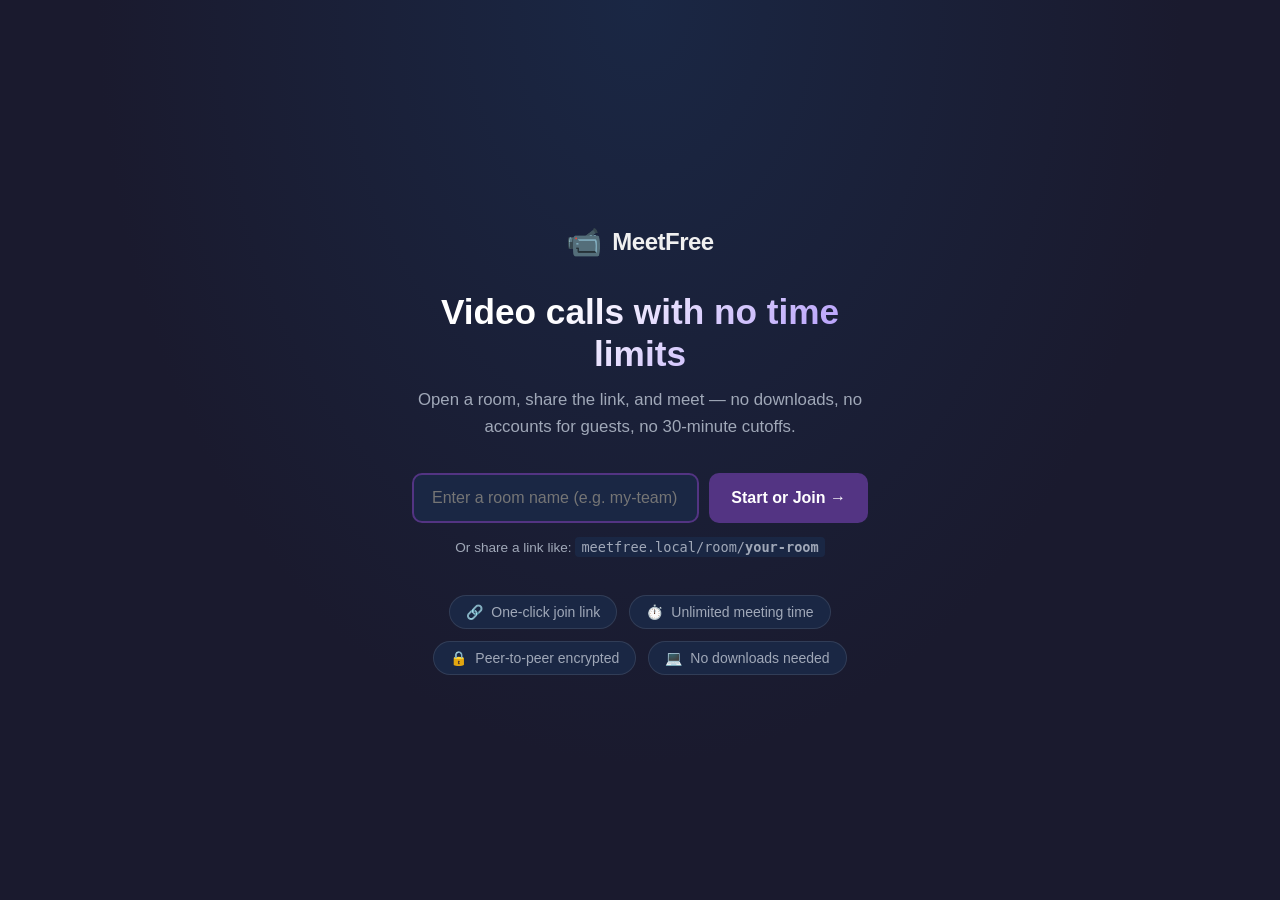
==== frontend/index.html @ 5be13f68 "init commit" ====
<!DOCTYPE html>
<html lang="en">
<head>
  <meta charset="UTF-8" />
  <meta name="viewport" content="width=device-width, initial-scale=1.0"/>
  <title>MeetFree — Unlimited Video Calls</title>
  <link rel="stylesheet" href="/frontend/style.css" />
</head>
<body class="landing-page">

  <div class="landing-container">
    <div class="logo">
      <span class="logo-icon">📹</span>
      <span class="logo-text">MeetFree</span>
    </div>

    <h1>Video calls with no time limits</h1>
    <p class="subtitle">
      Open a room, share the link, and meet — no downloads, no accounts for guests,
      no 30-minute cutoffs.
    </p>

    <div class="room-form">
      <input
        type="text"
        id="roomInput"
        placeholder="Enter a room name (e.g. my-team)"
        maxlength="50"
        autocomplete="off"
        spellcheck="false"
      />
      <button id="joinBtn" onclick="joinRoom()">Start or Join →</button>
    </div>

    <p class="hint">Or share a link like: <code>meetfree.local/room/<strong>your-room</strong></code></p>

    <div class="features">
      <div class="feature">
        <span>🔗</span>
        <span>One-click join link</span>
      </div>
      <div class="feature">
        <span>⏱️</span>
        <span>Unlimited meeting time</span>
      </div>
      <div class="feature">
        <span>🔒</span>
        <span>Peer-to-peer encrypted</span>
      </div>
      <div class="feature">
        <span>💻</span>
        <span>No downloads needed</span>
      </div>
    </div>
  </div>

  <script>
    // Auto-focus the input
    document.getElementById('roomInput').focus();

    // Allow pressing Enter to join
    document.getElementById('roomInput').addEventListener('keydown', e => {
      if (e.key === 'Enter') joinRoom();
    });

    function joinRoom() {
      const input = document.getElementById('roomInput').value.trim();
      if (!input) {
        document.getElementById('roomInput').classList.add('error');
        setTimeout(() => document.getElementById('roomInput').classList.remove('error'), 600);
        return;
      }
      // Slugify: lowercase, replace spaces with dashes, remove special chars
      const roomId = input.toLowerCase().replace(/\s+/g, '-').replace(/[^a-z0-9-]/g, '');
      window.location.href = `/room/${roomId}`;
    }
  </script>
</body>
</html>
---- frontend/style.css ----
*, *::before, *::after { box-sizing: border-box; margin: 0; padding: 0; }

:root {
  --bg:        #1a1a2e;
  --bg2:       #16213e;
  --surface:   #0f3460;
  --surface2:  #1a2744;
  --accent:    #e94560;
  --accent2:   #533483;
  --text:      #f0f0f0;
  --text-muted:#a0a8b8;
  --border:    rgba(255,255,255,0.1);
  --bar-h:     72px;
  --radius:    12px;
}

html, body { height: 100%; font-family: -apple-system, BlinkMacSystemFont, 'Segoe UI', sans-serif; }
body { background: var(--bg); color: var(--text); }


/* Shared */
.hidden { display: none !important; }

.logo { display: flex; align-items: center; gap: 10px; }
.logo-icon { font-size: 1.8rem; }
.logo-text { font-size: 1.5rem; font-weight: 700; color: var(--text); letter-spacing: -0.5px; }
.logo.small .logo-icon { font-size: 1.4rem; }
.logo.small .logo-text { font-size: 1.2rem; }


/* Landing Page */

.landing-page {
  display: flex; align-items: center; justify-content: center;
  min-height: 100vh;
  background: radial-gradient(ellipse at top, #1a2744 0%, #1a1a2e 60%);
}

.landing-container {
  text-align: center;
  padding: 2rem;
  max-width: 520px;
  width: 100%;
}

.landing-container .logo { justify-content: center; margin-bottom: 2rem; }

h1 {
  font-size: 2.2rem; font-weight: 800; line-height: 1.2;
  margin-bottom: 0.75rem;
  background: linear-gradient(135deg, #fff 30%, #a78bfa);
  -webkit-background-clip: text; -webkit-text-fill-color: transparent;
}

.subtitle { color: var(--text-muted); font-size: 1.05rem; margin-bottom: 2rem; line-height: 1.6; }

.room-form {
  display: flex; gap: 10px; margin-bottom: 1rem;
}

.room-form input {
  flex: 1; padding: 14px 18px; border-radius: 10px;
  border: 2px solid var(--border); background: var(--surface2);
  color: var(--text); font-size: 1rem; outline: none;
  transition: border-color 0.2s;
}
.room-form input:focus { border-color: var(--accent2); }
.room-form input.error { border-color: var(--accent); animation: shake 0.3s; }

.room-form button {
  padding: 14px 22px; border-radius: 10px; border: none;
  background: var(--accent2); color: #fff; font-size: 1rem; font-weight: 600;
  cursor: pointer; white-space: nowrap; transition: background 0.2s, transform 0.1s;
}
.room-form button:hover { background: #6a45a0; transform: translateY(-1px); }
.room-form button:active { transform: translateY(0); }

.hint { color: var(--text-muted); font-size: 0.85rem; margin-bottom: 2.5rem; }
.hint code { background: var(--surface2); padding: 2px 6px; border-radius: 4px; }

.features {
  display: flex; flex-wrap: wrap; justify-content: center; gap: 12px;
}

.feature {
  display: flex; align-items: center; gap: 8px;
  background: var(--surface2); border: 1px solid var(--border);
  padding: 8px 16px; border-radius: 100px;
  font-size: 0.875rem; color: var(--text-muted);
}


/* Pre-Call Modal */

.modal-overlay {
  position: fixed; inset: 0;
  background: rgba(10,10,20,0.85); backdrop-filter: blur(8px);
  display: flex; align-items: center; justify-content: center;
  z-index: 1000;
}

.modal {
  background: var(--bg2); border: 1px solid var(--border);
  border-radius: var(--radius); padding: 2rem;
  width: 100%; max-width: 420px;
  display: flex; flex-direction: column; align-items: center; gap: 1rem;
  box-shadow: 0 20px 60px rgba(0,0,0,0.5);
}

.modal h2 { font-size: 1.5rem; font-weight: 700; }
.room-label { color: var(--text-muted); font-size: 0.9rem; }
.room-label strong { color: var(--text); }

.preview-wrapper {
  position: relative; width: 100%; aspect-ratio: 16/9;
  border-radius: 10px; overflow: hidden; background: #000;
}

.preview-wrapper video {
  width: 100%; height: 100%; object-fit: cover;
  transform: scaleX(-1); /* mirror local preview */
  display: none;
}

.modal input[type="text"] {
  width: 100%; padding: 12px 16px; border-radius: 8px;
  border: 2px solid var(--border); background: var(--surface2);
  color: var(--text); font-size: 0.95rem; outline: none;
  transition: border-color 0.2s;
}
.modal input:focus { border-color: var(--accent2); }

.pre-controls { display: flex; gap: 12px; }

.join-btn {
  width: 100%; padding: 14px; border-radius: 10px; border: none;
  background: var(--accent2); color: #fff;
  font-size: 1rem; font-weight: 700; cursor: pointer;
  transition: background 0.2s, transform 0.1s;
}
.join-btn:hover { background: #6a45a0; transform: translateY(-1px); }


/* Room Layout */

.room-page { display: flex; flex-direction: column; height: 100vh; overflow: hidden; }

.room-container {
  display: flex; flex: 1; overflow: hidden;
  padding-bottom: var(--bar-h);
}

/* Video Grid */

.video-grid {
  flex: 1; display: grid; gap: 6px; padding: 6px;
  background: #0d0d1a; overflow: auto;
  align-content: start;
}

.video-grid.grid-1 { grid-template-columns: 1fr; }
.video-grid.grid-2 { grid-template-columns: 1fr 1fr; }
.video-grid.grid-4 { grid-template-columns: 1fr 1fr; }
.video-grid.grid-many { grid-template-columns: repeat(3, 1fr); }

.video-tile {
  position: relative; border-radius: 10px; overflow: hidden;
  background: #111120; aspect-ratio: 16/9;
  border: 2px solid transparent;
  transition: border-color 0.2s;
}

.video-tile:hover { border-color: var(--border); }

.video-tile video {
  width: 100%; height: 100%; object-fit: cover;
  display: block;
}

/* Mirror local video for natural selfie view */
#tile-local video { transform: scaleX(-1); }

.name-tag {
  position: absolute; bottom: 10px; left: 12px;
  background: rgba(0,0,0,0.65); backdrop-filter: blur(4px);
  padding: 3px 10px; border-radius: 100px;
  font-size: 0.78rem; font-weight: 600; color: #fff;
  pointer-events: none;
}


/* Video Placeholder (camera off) */

.video-placeholder {
  position: absolute; inset: 0;
  display: flex; flex-direction: column;
  align-items: center; justify-content: center; gap: 10px;
  background: var(--surface2);
  color: var(--text-muted); font-size: 0.9rem;
}
.video-placeholder span { font-size: 2.5rem; }


/* Chat Panel */

.chat-panel {
  width: 300px; min-width: 260px;
  background: var(--bg2); border-left: 1px solid var(--border);
  display: flex; flex-direction: column;
}

.chat-header {
  display: flex; justify-content: space-between; align-items: center;
  padding: 1rem; border-bottom: 1px solid var(--border);
  font-weight: 700;
}

.close-btn {
  background: none; border: none; color: var(--text-muted);
  cursor: pointer; font-size: 1rem; padding: 4px;
}

.chat-messages {
  flex: 1; overflow-y: auto; padding: 1rem;
  display: flex; flex-direction: column; gap: 8px;
}

.chat-msg { display: flex; flex-direction: column; gap: 2px; max-width: 90%; }
.chat-msg.self { align-self: flex-end; align-items: flex-end; }
.chat-msg.other { align-self: flex-start; }

.chat-sender { font-size: 0.72rem; color: var(--text-muted); padding: 0 6px; }

.chat-text {
  padding: 8px 12px; border-radius: 10px;
  font-size: 0.88rem; line-height: 1.4;
  word-break: break-word;
}
.self .chat-text { background: var(--accent2); color: #fff; }
.other .chat-text { background: var(--surface2); color: var(--text); }

.chat-input-row {
  display: flex; gap: 8px; padding: 12px;
  border-top: 1px solid var(--border);
}

.chat-input-row input {
  flex: 1; padding: 8px 12px; border-radius: 8px;
  border: 1px solid var(--border); background: var(--surface2);
  color: var(--text); font-size: 0.875rem; outline: none;
}
.chat-input-row button {
  padding: 8px 14px; border-radius: 8px; border: none;
  background: var(--accent2); color: #fff;
  font-size: 0.875rem; cursor: pointer;
}


/* Control Bar */

.control-bar {
  position: fixed; bottom: 0; left: 0; right: 0;
  height: var(--bar-h);
  background: rgba(15,15,30,0.95); backdrop-filter: blur(12px);
  border-top: 1px solid var(--border);
  display: flex; align-items: center; justify-content: space-between;
  padding: 0 24px; gap: 16px; z-index: 500;
}

.controls-left, .controls-right { display: flex; align-items: center; gap: 10px; flex: 1; }
.controls-right { justify-content: flex-end; }
.controls-center { display: flex; align-items: center; gap: 10px; }

.room-name-badge {
  font-size: 0.82rem; color: var(--text-muted);
  background: var(--surface2); padding: 5px 12px;
  border-radius: 100px; border: 1px solid var(--border);
  max-width: 140px; overflow: hidden; text-overflow: ellipsis; white-space: nowrap;
}

/* Control button */
.ctrl-btn {
  position: relative;
  width: 46px; height: 46px; border-radius: 50%; border: none;
  background: var(--surface2); color: var(--text);
  font-size: 1.1rem; cursor: pointer; display: flex;
  align-items: center; justify-content: center;
  transition: background 0.15s, transform 0.1s;
  border: 1px solid var(--border);
}
.ctrl-btn:hover { background: var(--surface); transform: scale(1.08); }
.ctrl-btn:active { transform: scale(0.96); }
.ctrl-btn.active { background: var(--surface); }
.ctrl-btn.muted { background: rgba(233,69,96,0.25); border-color: var(--accent); }
.ctrl-btn.danger { background: var(--accent); border-color: var(--accent); }
.ctrl-btn.danger:hover { background: #c43050; }

/* Unread badge on chat button */
.badge {
  position: absolute; top: -4px; right: -4px;
  background: var(--accent); color: #fff;
  font-size: 0.65rem; font-weight: 700;
  width: 18px; height: 18px; border-radius: 50%;
  display: flex; align-items: center; justify-content: center;
  border: 2px solid var(--bg);
}


/* Toast notification */

.toast {
  position: fixed; bottom: calc(var(--bar-h) + 16px); left: 50%;
  transform: translateX(-50%);
  background: rgba(30,30,50,0.95); border: 1px solid var(--border);
  backdrop-filter: blur(8px);
  padding: 10px 20px; border-radius: 100px;
  font-size: 0.9rem; color: var(--text);
  z-index: 9999; pointer-events: none;
  box-shadow: 0 8px 24px rgba(0,0,0,0.4);
  animation: fadeInUp 0.3s ease;
}

@keyframes fadeInUp {
  from { opacity: 0; transform: translateX(-50%) translateY(12px); }
  to   { opacity: 1; transform: translateX(-50%) translateY(0); }
}

@keyframes shake {
  0%, 100% { transform: translateX(0); }
  25% { transform: translateX(-6px); }
  75% { transform: translateX(6px); }
}


/* Scrollbar Styling */

::-webkit-scrollbar { width: 6px; }
::-webkit-scrollbar-track { background: transparent; }
::-webkit-scrollbar-thumb { background: var(--border); border-radius: 3px; }


/* Responsive */

@media (max-width: 600px) {
  .room-form { flex-direction: column; }
  .chat-panel { width: 100%; position: fixed; inset: 0; bottom: var(--bar-h); z-index: 400; }
  .video-grid.grid-many { grid-template-columns: 1fr 1fr; }
  .room-name-badge { display: none; }
}
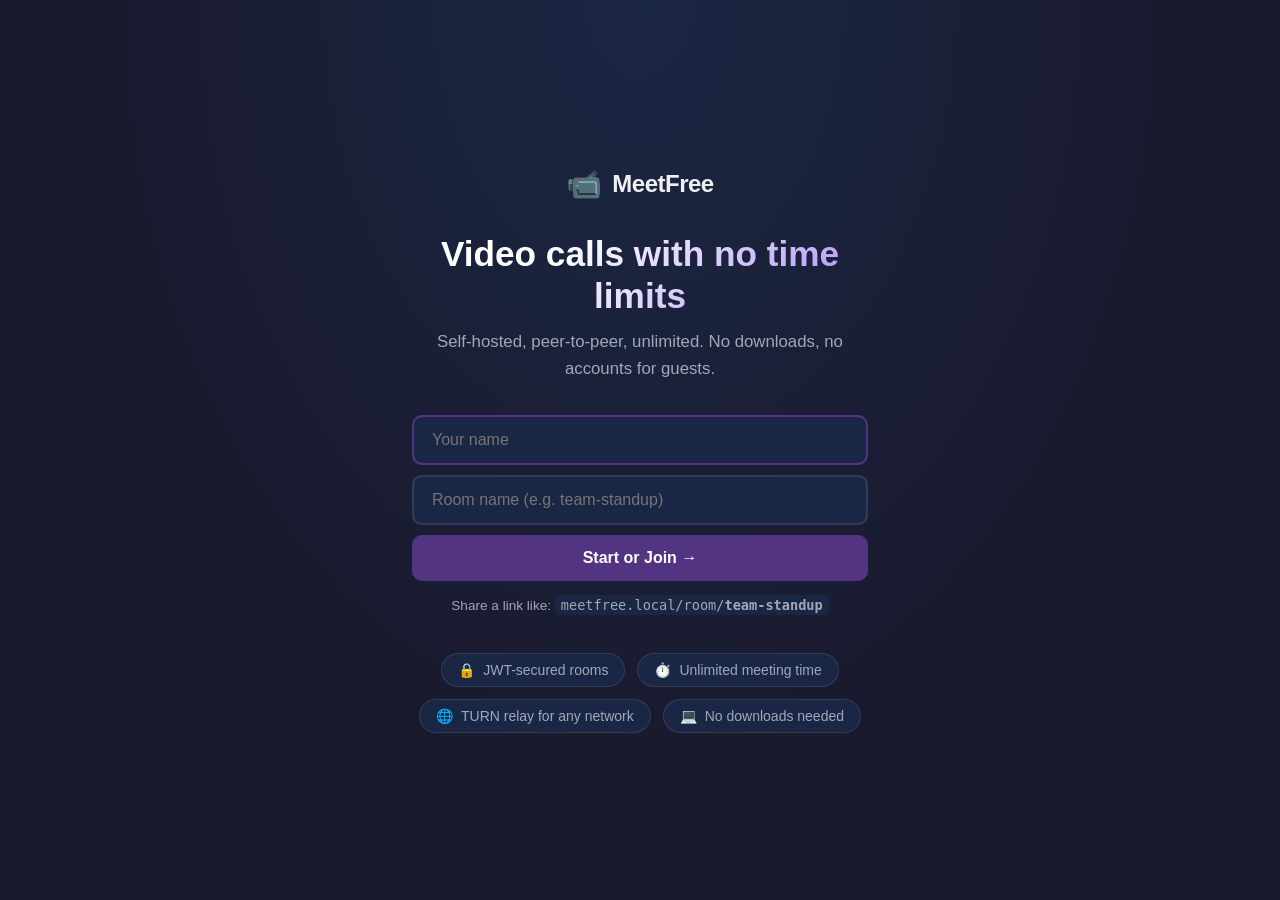
==== commit da4915dd: "authentication changes made" ====
--- a/frontend/index.html
+++ b/frontend/index.html
@@ -1,10 +1,10 @@
 <!DOCTYPE html>
 <html lang="en">
 <head>
-  <meta charset="UTF-8" />
+  <meta charset="UTF-8"/>
   <meta name="viewport" content="width=device-width, initial-scale=1.0"/>
   <title>MeetFree — Unlimited Video Calls</title>
-  <link rel="stylesheet" href="/frontend/style.css" />
+  <link rel="stylesheet" href="/frontend/style.css"/>
 </head>
 <body class="landing-page">
 
@@ -16,63 +16,119 @@
 
     <h1>Video calls with no time limits</h1>
     <p class="subtitle">
-      Open a room, share the link, and meet — no downloads, no accounts for guests,
-      no 30-minute cutoffs.
+      Self-hosted, peer-to-peer, unlimited. No downloads, no accounts for guests.
     </p>
+
+    <!-- Error banner (shown on auth failure) -->
+    <div id="errorBanner" class="error-banner hidden"></div>
 
     <div class="room-form">
       <input
         type="text"
+        id="nameInput"
+        placeholder="Your name"
+        maxlength="50"
+        autocomplete="name"
+        spellcheck="false"
+      />
+      <input
+        type="text"
         id="roomInput"
-        placeholder="Enter a room name (e.g. my-team)"
-        maxlength="50"
+        placeholder="Room name (e.g. team-standup)"
+        maxlength="80"
         autocomplete="off"
         spellcheck="false"
       />
-      <button id="joinBtn" onclick="joinRoom()">Start or Join →</button>
+      <button id="joinBtn" onclick="joinRoom()">
+        <span id="joinBtnText">Start or Join →</span>
+        <span id="joinBtnSpinner" class="spinner hidden"></span>
+      </button>
     </div>
 
-    <p class="hint">Or share a link like: <code>meetfree.local/room/<strong>your-room</strong></code></p>
+    <p class="hint">
+      Share a link like: <code>meetfree.local/room/<strong>team-standup</strong></code>
+    </p>
 
     <div class="features">
-      <div class="feature">
-        <span>🔗</span>
-        <span>One-click join link</span>
-      </div>
-      <div class="feature">
-        <span>⏱️</span>
-        <span>Unlimited meeting time</span>
-      </div>
-      <div class="feature">
-        <span>🔒</span>
-        <span>Peer-to-peer encrypted</span>
-      </div>
-      <div class="feature">
-        <span>💻</span>
-        <span>No downloads needed</span>
-      </div>
+      <div class="feature"><span>🔒</span><span>JWT-secured rooms</span></div>
+      <div class="feature"><span>⏱️</span><span>Unlimited meeting time</span></div>
+      <div class="feature"><span>🌐</span><span>TURN relay for any network</span></div>
+      <div class="feature"><span>💻</span><span>No downloads needed</span></div>
     </div>
   </div>
 
   <script>
-    // Auto-focus the input
-    document.getElementById('roomInput').focus();
+    // Pre-fill from URL query params: ?room=xxx&name=yyy
+    (function() {
+      const params = new URLSearchParams(window.location.search);
+      if (params.get('room'))  document.getElementById('roomInput').value = params.get('room');
+      if (params.get('name'))  document.getElementById('nameInput').value = params.get('name');
+      document.getElementById('nameInput').focus();
+    })();
 
-    // Allow pressing Enter to join
-    document.getElementById('roomInput').addEventListener('keydown', e => {
-      if (e.key === 'Enter') joinRoom();
+    ['nameInput','roomInput'].forEach(id => {
+      document.getElementById(id).addEventListener('keydown', e => {
+        if (e.key === 'Enter') joinRoom();
+      });
     });
 
-    function joinRoom() {
-      const input = document.getElementById('roomInput').value.trim();
-      if (!input) {
-        document.getElementById('roomInput').classList.add('error');
-        setTimeout(() => document.getElementById('roomInput').classList.remove('error'), 600);
-        return;
+    async function joinRoom() {
+      const name    = document.getElementById('nameInput').value.trim();
+      const rawRoom = document.getElementById('roomInput').value.trim();
+
+      if (!name) { showError('Please enter your name.'); return; }
+      if (!rawRoom) { showError('Please enter a room name.'); return; }
+
+      // Slugify room name
+      const room = rawRoom.toLowerCase().replace(/\s+/g,'-').replace(/[^a-z0-9-]/g,'');
+      if (!room) { showError('Room name must contain letters or numbers.'); return; }
+
+      setLoading(true);
+
+      try {
+        // The server validates input, checks room capacity, and returns a
+        // signed token plus the ICE server list (including TURN credentials).
+        const res = await fetch('/api/token', {
+          method: 'POST',
+          headers: { 'Content-Type': 'application/json' },
+          body: JSON.stringify({ name, room }),
+        });
+
+        const data = await res.json();
+
+        if (!res.ok) {
+          showError(data.error || 'Could not enter room. Please try again.');
+          setLoading(false);
+          return;
+        }
+
+        // We use sessionStorage so the token travels with the user to the
+        // room page without appearing in the URL.
+        sessionStorage.setItem('meetfree_token',      data.token);
+        sessionStorage.setItem('meetfree_ice',        JSON.stringify(data.iceServers));
+        sessionStorage.setItem('meetfree_name',       name);
+        sessionStorage.setItem('meetfree_room',       room);
+
+        window.location.href = '/room/' + room;
+
+      } catch (err) {
+        console.error(err);
+        showError('Network error. Is the server running?');
+        setLoading(false);
       }
-      // Slugify: lowercase, replace spaces with dashes, remove special chars
-      const roomId = input.toLowerCase().replace(/\s+/g, '-').replace(/[^a-z0-9-]/g, '');
-      window.location.href = `/room/${roomId}`;
+    }
+
+    function showError(msg) {
+      const banner = document.getElementById('errorBanner');
+      banner.textContent = msg;
+      banner.classList.remove('hidden');
+      setTimeout(() => banner.classList.add('hidden'), 5000);
+    }
+
+    function setLoading(on) {
+      document.getElementById('joinBtnText').classList.toggle('hidden', on);
+      document.getElementById('joinBtnSpinner').classList.toggle('hidden', !on);
+      document.getElementById('joinBtn').disabled = on;
     }
   </script>
 </body>
--- a/frontend/style.css
+++ b/frontend/style.css
@@ -1,3 +1,7 @@
+/* ─────────────────────────────────────────────────────────────────────────
+   MeetFree — Whereby-inspired Video Conferencing UI
+   Clean dark theme, responsive grid, Whereby-like control bar
+   ───────────────────────────────────────────────────────────────────────── */
 
 *, *::before, *::after { box-sizing: border-box; margin: 0; padding: 0; }
 
@@ -19,7 +23,8 @@
 body { background: var(--bg); color: var(--text); }
 
 
-/* Shared */
+/* ── Shared ─────────────────────────────────────────────────────────────── */
+
 .hidden { display: none !important; }
 
 .logo { display: flex; align-items: center; gap: 10px; }
@@ -29,7 +34,7 @@
 .logo.small .logo-text { font-size: 1.2rem; }
 
 
-/* Landing Page */
+/* ── Landing Page ───────────────────────────────────────────────────────── */
 
 .landing-page {
   display: flex; align-items: center; justify-content: center;
@@ -91,7 +96,7 @@
 }
 
 
-/* Pre-Call Modal */
+/* ── Pre-Call Modal ─────────────────────────────────────────────────────── */
 
 .modal-overlay {
   position: fixed; inset: 0;
@@ -142,7 +147,7 @@
 .join-btn:hover { background: #6a45a0; transform: translateY(-1px); }
 
 
-/* Room Layout */
+/* ── Room Layout ────────────────────────────────────────────────────────── */
 
 .room-page { display: flex; flex-direction: column; height: 100vh; overflow: hidden; }
 
@@ -151,7 +156,7 @@
   padding-bottom: var(--bar-h);
 }
 
-/* Video Grid */
+/* ── Video Grid ─────────────────────────────────────────────────────────── */
 
 .video-grid {
   flex: 1; display: grid; gap: 6px; padding: 6px;
@@ -190,7 +195,7 @@
 }
 
 
-/* Video Placeholder (camera off) */
+/* ── Video Placeholder (camera off) ────────────────────────────────────── */
 
 .video-placeholder {
   position: absolute; inset: 0;
@@ -202,7 +207,7 @@
 .video-placeholder span { font-size: 2.5rem; }
 
 
-/* Chat Panel */
+/* ── Chat Panel ─────────────────────────────────────────────────────────── */
 
 .chat-panel {
   width: 300px; min-width: 260px;
@@ -257,7 +262,7 @@
 }
 
 
-/* Control Bar */
+/* ── Control Bar ────────────────────────────────────────────────────────── */
 
 .control-bar {
   position: fixed; bottom: 0; left: 0; right: 0;
@@ -307,7 +312,7 @@
 }
 
 
-/* Toast notification */
+/* ── Toast notification ─────────────────────────────────────────────────── */
 
 .toast {
   position: fixed; bottom: calc(var(--bar-h) + 16px); left: 50%;
@@ -333,18 +338,101 @@
 }
 
 
-/* Scrollbar Styling */
+/* ── Scrollbar Styling ──────────────────────────────────────────────────── */
 
 ::-webkit-scrollbar { width: 6px; }
 ::-webkit-scrollbar-track { background: transparent; }
 ::-webkit-scrollbar-thumb { background: var(--border); border-radius: 3px; }
 
 
-/* Responsive */
+/* ── Responsive ─────────────────────────────────────────────────────────── */
 
 @media (max-width: 600px) {
   .room-form { flex-direction: column; }
   .chat-panel { width: 100%; position: fixed; inset: 0; bottom: var(--bar-h); z-index: 400; }
   .video-grid.grid-many { grid-template-columns: 1fr 1fr; }
   .room-name-badge { display: none; }
-}+}
+
+/* ── Production additions ──────────────────────────────────────────────── */
+
+/* Error banner on landing page */
+.error-banner {
+  width: 100%; padding: 10px 16px; border-radius: 8px;
+  background: rgba(233,69,96,0.2); border: 1px solid var(--accent);
+  color: #ff8fa3; font-size: 0.9rem; text-align: center;
+  animation: fadeInUp 0.3s ease;
+}
+
+/* Spinner */
+.spinner {
+  display: inline-block; width: 18px; height: 18px;
+  border: 2px solid rgba(255,255,255,0.3);
+  border-top-color: #fff; border-radius: 50%;
+  animation: spin 0.7s linear infinite;
+}
+.spinner.large { width: 36px; height: 36px; border-width: 3px; }
+@keyframes spin { to { transform: rotate(360deg); } }
+
+/* Auth modal */
+.auth-modal { gap: 1.5rem; text-align: center; }
+.auth-modal p { color: var(--text-muted); }
+
+/* Landing page: two-field form stacked */
+.room-form { flex-direction: column; }
+.room-form input { width: 100%; }
+.room-form button { width: 100%; }
+
+/* Name display in pre-call modal */
+.name-display {
+  font-size: 1rem; font-weight: 600; color: var(--text-muted);
+  text-align: center;
+}
+
+/* Control group: button + label stacked */
+.ctrl-group { display: flex; flex-direction: column; align-items: center; gap: 3px; }
+.ctrl-label { font-size: 0.65rem; color: var(--text-muted); user-select: none; }
+
+/* Participant count badge in control bar */
+.participant-count {
+  display: flex; align-items: center; gap: 4px;
+  font-size: 0.82rem; color: var(--text-muted);
+  background: var(--surface2); padding: 4px 10px;
+  border-radius: 100px; border: 1px solid var(--border);
+}
+
+/* Connection quality indicator */
+.conn-quality {
+  display: flex; align-items: center; justify-content: center;
+  width: 36px; height: 36px; cursor: default;
+}
+#qualityIcon { font-size: 1rem; }
+
+/* Tile overlay icons (mute, cam-off, hand) */
+.tile-overlay-icon {
+  position: absolute; font-size: 1rem;
+  background: rgba(0,0,0,0.6); border-radius: 50%;
+  width: 28px; height: 28px;
+  display: flex; align-items: center; justify-content: center;
+  pointer-events: none;
+}
+.mute-icon  { top: 10px; right: 10px; }
+.camoff-icon { top: 10px; right: 44px; }
+.hand-icon  { top: 10px; left: 10px; animation: bounce 0.6s infinite alternate; }
+
+@keyframes bounce {
+  from { transform: translateY(0); }
+  to   { transform: translateY(-4px); }
+}
+
+/* Chat timestamp */
+.chat-ts {
+  font-size: 0.68rem; color: var(--text-muted);
+  align-self: flex-end; padding: 0 6px;
+}
+
+/* Screen share button active state */
+#screenBtn.active { background: #1a6b3a; border-color: #2ecc71; }
+
+/* Hand raise active */
+#handBtn.active { background: #6b4a00; border-color: #f39c12; }
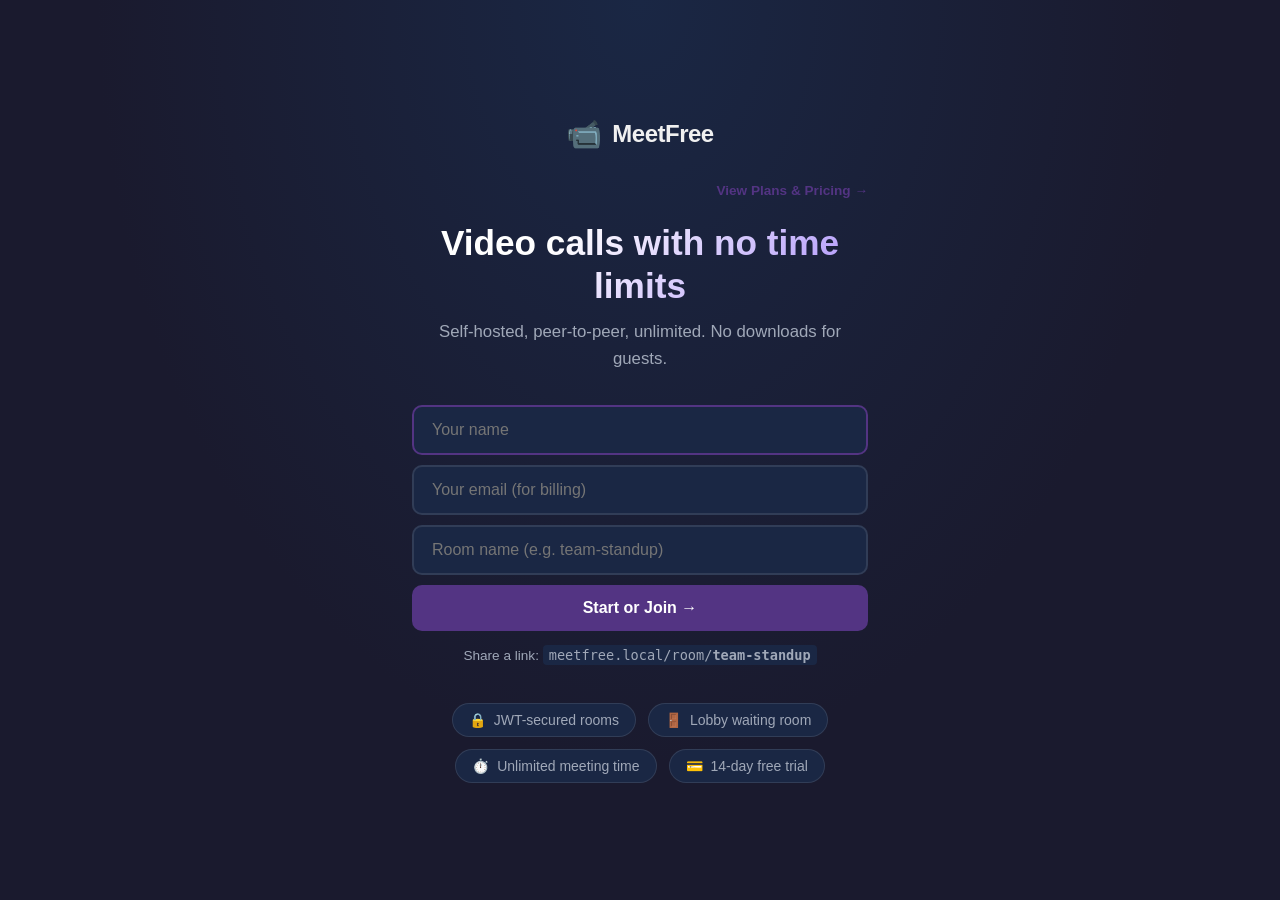
==== commit 602192b4: "lobby room changes" ====
--- a/frontend/index.html
+++ b/frontend/index.html
@@ -9,36 +9,24 @@
 <body class="landing-page">
 
   <div class="landing-container">
+
     <div class="logo">
       <span class="logo-icon">📹</span>
       <span class="logo-text">MeetFree</span>
     </div>
 
+    <!-- Pricing nav link -->
+    <a href="/pricing" class="pricing-nav-link">View Plans & Pricing →</a>
+
     <h1>Video calls with no time limits</h1>
-    <p class="subtitle">
-      Self-hosted, peer-to-peer, unlimited. No downloads, no accounts for guests.
-    </p>
+    <p class="subtitle">Self-hosted, peer-to-peer, unlimited. No downloads for guests.</p>
 
-    <!-- Error banner (shown on auth failure) -->
     <div id="errorBanner" class="error-banner hidden"></div>
 
     <div class="room-form">
-      <input
-        type="text"
-        id="nameInput"
-        placeholder="Your name"
-        maxlength="50"
-        autocomplete="name"
-        spellcheck="false"
-      />
-      <input
-        type="text"
-        id="roomInput"
-        placeholder="Room name (e.g. team-standup)"
-        maxlength="80"
-        autocomplete="off"
-        spellcheck="false"
-      />
+      <input type="text"  id="nameInput"  placeholder="Your name"              maxlength="50"  autocomplete="name"  spellcheck="false"/>
+      <input type="email" id="emailInput" placeholder="Your email (for billing)" maxlength="120" autocomplete="email" spellcheck="false"/>
+      <input type="text"  id="roomInput"  placeholder="Room name (e.g. team-standup)" maxlength="80" autocomplete="off" spellcheck="false"/>
       <button id="joinBtn" onclick="joinRoom()">
         <span id="joinBtnText">Start or Join →</span>
         <span id="joinBtnSpinner" class="spinner hidden"></span>
@@ -46,27 +34,31 @@
     </div>
 
     <p class="hint">
-      Share a link like: <code>meetfree.local/room/<strong>team-standup</strong></code>
+      Share a link: <code>meetfree.local/room/<strong>team-standup</strong></code>
     </p>
 
     <div class="features">
       <div class="feature"><span>🔒</span><span>JWT-secured rooms</span></div>
+      <div class="feature"><span>🚪</span><span>Lobby waiting room</span></div>
       <div class="feature"><span>⏱️</span><span>Unlimited meeting time</span></div>
-      <div class="feature"><span>🌐</span><span>TURN relay for any network</span></div>
-      <div class="feature"><span>💻</span><span>No downloads needed</span></div>
+      <div class="feature"><span>💳</span><span>14-day free trial</span></div>
     </div>
   </div>
 
   <script>
-    // Pre-fill from URL query params: ?room=xxx&name=yyy
     (function() {
-      const params = new URLSearchParams(window.location.search);
-      if (params.get('room'))  document.getElementById('roomInput').value = params.get('room');
-      if (params.get('name'))  document.getElementById('nameInput').value = params.get('name');
+      const p = new URLSearchParams(window.location.search);
+      if (p.get('room'))  document.getElementById('roomInput').value  = p.get('room');
+      if (p.get('name'))  document.getElementById('nameInput').value  = p.get('name');
+      if (p.get('email')) document.getElementById('emailInput').value = p.get('email');
+      if (p.get('error') === 'session_expired') {
+        document.getElementById('errorBanner').textContent = 'Your session expired. Please sign in again.';
+        document.getElementById('errorBanner').classList.remove('hidden');
+      }
       document.getElementById('nameInput').focus();
     })();
 
-    ['nameInput','roomInput'].forEach(id => {
+    ['nameInput','emailInput','roomInput'].forEach(id => {
       document.getElementById(id).addEventListener('keydown', e => {
         if (e.key === 'Enter') joinRoom();
       });
@@ -74,27 +66,30 @@
 
     async function joinRoom() {
       const name    = document.getElementById('nameInput').value.trim();
+      const email   = document.getElementById('emailInput').value.trim();
       const rawRoom = document.getElementById('roomInput').value.trim();
 
-      if (!name) { showError('Please enter your name.'); return; }
-      if (!rawRoom) { showError('Please enter a room name.'); return; }
+      if (!name)    { showError('Please enter your name.');      return; }
+      if (!rawRoom) { showError('Please enter a room name.');    return; }
 
-      // Slugify room name
       const room = rawRoom.toLowerCase().replace(/\s+/g,'-').replace(/[^a-z0-9-]/g,'');
       if (!room) { showError('Room name must contain letters or numbers.'); return; }
 
       setLoading(true);
 
       try {
-        // The server validates input, checks room capacity, and returns a
-        // signed token plus the ICE server list (including TURN credentials).
-        const res = await fetch('/api/token', {
-          method: 'POST',
+        const res  = await fetch('/api/token', {
+          method:  'POST',
           headers: { 'Content-Type': 'application/json' },
-          body: JSON.stringify({ name, room }),
+          body:    JSON.stringify({ name, email, room }),
         });
+        const data = await res.json();
 
-        const data = await res.json();
+        if (res.status === 402) {
+          // Subscription expired — send to pricing page
+          window.location.href = '/pricing?email=' + encodeURIComponent(email);
+          return;
+        }
 
         if (!res.ok) {
           showError(data.error || 'Could not enter room. Please try again.');
@@ -102,27 +97,25 @@
           return;
         }
 
-        // We use sessionStorage so the token travels with the user to the
-        // room page without appearing in the URL.
-        sessionStorage.setItem('meetfree_token',      data.token);
-        sessionStorage.setItem('meetfree_ice',        JSON.stringify(data.iceServers));
-        sessionStorage.setItem('meetfree_name',       name);
-        sessionStorage.setItem('meetfree_room',       room);
+        sessionStorage.setItem('meetfree_token', data.token);
+        sessionStorage.setItem('meetfree_ice',   JSON.stringify(data.iceServers));
+        sessionStorage.setItem('meetfree_name',  name);
+        sessionStorage.setItem('meetfree_email', email);
+        sessionStorage.setItem('meetfree_room',  room);
 
         window.location.href = '/room/' + room;
 
       } catch (err) {
-        console.error(err);
         showError('Network error. Is the server running?');
         setLoading(false);
       }
     }
 
     function showError(msg) {
-      const banner = document.getElementById('errorBanner');
-      banner.textContent = msg;
-      banner.classList.remove('hidden');
-      setTimeout(() => banner.classList.add('hidden'), 5000);
+      const b = document.getElementById('errorBanner');
+      b.textContent = msg;
+      b.classList.remove('hidden');
+      setTimeout(() => b.classList.add('hidden'), 5000);
     }
 
     function setLoading(on) {
--- a/frontend/style.css
+++ b/frontend/style.css
@@ -435,4 +435,157 @@
 #screenBtn.active { background: #1a6b3a; border-color: #2ecc71; }
 
 /* Hand raise active */
-#handBtn.active { background: #6b4a00; border-color: #f39c12; }+#handBtn.active { background: #6b4a00; border-color: #f39c12; }
+
+/* ── Lobby / Waiting Room ──────────────────────────────────────────────── */
+
+/* Lobby waiting screen */
+.lobby-modal { text-align: center; gap: 1rem; }
+.lobby-pulse { font-size: 3rem; animation: pulse 1.5s ease-in-out infinite; }
+@keyframes pulse { 0%,100% { transform: scale(1); opacity:1; } 50% { transform: scale(1.15); opacity:0.7; } }
+.lobby-msg { color: var(--text-muted); font-size: 0.95rem; line-height: 1.6; }
+
+/* Admin lobby panel (sidebar inside room) */
+.lobby-panel {
+  position: fixed; top: 0; right: 0; bottom: var(--bar-h);
+  width: 280px; background: var(--bg2);
+  border-left: 1px solid var(--border);
+  display: flex; flex-direction: column; z-index: 300;
+}
+.lobby-panel-header {
+  display: flex; align-items: center; gap: 8px;
+  padding: 1rem; border-bottom: 1px solid var(--border);
+  font-weight: 700;
+}
+.lobby-panel-header span:first-child { flex: 1; }
+.lobby-count {
+  background: var(--accent); color: #fff;
+  font-size: 0.75rem; font-weight: 700;
+  padding: 2px 8px; border-radius: 100px; min-width: 22px; text-align: center;
+}
+.lobby-list { flex: 1; overflow-y: auto; padding: 0.75rem; display: flex; flex-direction: column; gap: 8px; }
+.lobby-empty { color: var(--text-muted); font-size: 0.85rem; text-align: center; padding: 1rem 0; }
+
+/* Waiter row */
+.lobby-waiter-row {
+  display: flex; align-items: center; gap: 8px;
+  background: var(--surface2); border-radius: 8px; padding: 10px 12px;
+  border: 1px solid var(--border);
+}
+.waiter-name { flex: 1; font-size: 0.88rem; font-weight: 600; }
+.waiter-actions { display: flex; gap: 6px; }
+.admit-btn, .deny-btn {
+  padding: 5px 12px; border-radius: 6px; border: none;
+  font-size: 0.78rem; font-weight: 700; cursor: pointer; transition: opacity 0.15s;
+}
+.admit-btn { background: #2ecc71; color: #fff; }
+.admit-btn:hover { opacity: 0.85; }
+.deny-btn  { background: var(--accent); color: #fff; }
+.deny-btn:hover  { opacity: 0.85; }
+
+/* Kick button on video tile */
+.tile-kick-btn {
+  position: absolute; bottom: 10px; right: 10px;
+  background: rgba(233,69,96,0.85); color: #fff;
+  border: none; border-radius: 6px; padding: 4px 10px;
+  font-size: 0.72rem; font-weight: 700; cursor: pointer;
+  opacity: 0; transition: opacity 0.2s;
+  pointer-events: none;
+}
+.video-tile:hover .tile-kick-btn { opacity: 1; pointer-events: all; }
+
+/* Lobby badge on control bar */
+#lobbyBtn { position: relative; }
+
+/* ── Pricing Page ──────────────────────────────────────────────────────── */
+.pricing-container { max-width: 860px; }
+
+.pricing-nav-link {
+  display: block; text-align: right; color: var(--accent2);
+  font-size: 0.85rem; font-weight: 600; text-decoration: none;
+  margin-bottom: 1.5rem;
+}
+.pricing-nav-link:hover { text-decoration: underline; }
+
+/* Billing toggle */
+.billing-toggle {
+  display: flex; align-items: center; justify-content: center;
+  gap: 12px; margin: 1.5rem 0;
+}
+.toggle-label { font-size: 0.95rem; color: var(--text-muted); transition: color 0.2s; }
+.toggle-label.active { color: var(--text); font-weight: 700; }
+.save-badge {
+  background: #2ecc71; color: #fff;
+  font-size: 0.65rem; font-weight: 700;
+  padding: 2px 6px; border-radius: 100px; margin-left: 4px;
+}
+
+/* Toggle switch */
+.toggle-switch { position: relative; display: inline-block; width: 44px; height: 24px; }
+.toggle-switch input { opacity: 0; width: 0; height: 0; }
+.toggle-slider {
+  position: absolute; cursor: pointer; inset: 0;
+  background: var(--surface2); border-radius: 24px;
+  transition: background 0.2s;
+}
+.toggle-slider:before {
+  content: ''; position: absolute;
+  width: 18px; height: 18px; left: 3px; top: 3px;
+  background: #fff; border-radius: 50%; transition: transform 0.2s;
+}
+input:checked + .toggle-slider { background: var(--accent2); }
+input:checked + .toggle-slider:before { transform: translateX(20px); }
+
+/* Pricing cards */
+.pricing-cards {
+  display: flex; gap: 20px; justify-content: center; flex-wrap: wrap;
+  margin: 1rem 0 2rem;
+}
+.pricing-card {
+  flex: 1; min-width: 240px; max-width: 340px;
+  background: var(--surface2); border: 1px solid var(--border);
+  border-radius: var(--radius); padding: 1.75rem;
+  display: flex; flex-direction: column; gap: 1rem;
+  position: relative;
+}
+.pricing-card.featured {
+  border-color: var(--accent2);
+  box-shadow: 0 0 0 2px var(--accent2), 0 12px 40px rgba(83,52,131,0.3);
+}
+.plan-badge {
+  position: absolute; top: -12px; left: 50%; transform: translateX(-50%);
+  background: var(--accent2); color: #fff;
+  font-size: 0.72rem; font-weight: 700;
+  padding: 3px 14px; border-radius: 100px; white-space: nowrap;
+}
+.plan-name  { font-size: 1.1rem; font-weight: 700; color: var(--text-muted); }
+.plan-price { font-size: 2.4rem; font-weight: 800; line-height: 1; }
+.plan-period { font-size: 1rem; font-weight: 400; color: var(--text-muted); }
+.plan-features { list-style: none; display: flex; flex-direction: column; gap: 8px; flex: 1; }
+.plan-features li { font-size: 0.88rem; color: var(--text-muted); }
+
+/* Checkout form inside card */
+.checkout-form { display: flex; flex-direction: column; gap: 8px; }
+.checkout-form input {
+  padding: 10px 14px; border-radius: 8px;
+  border: 1px solid var(--border); background: var(--bg2);
+  color: var(--text); font-size: 0.9rem; outline: none;
+}
+.checkout-form input:focus { border-color: var(--accent2); }
+
+.plan-btn {
+  display: block; width: 100%; padding: 12px; border-radius: 8px;
+  border: none; font-size: 0.95rem; font-weight: 700;
+  cursor: pointer; text-align: center; text-decoration: none;
+  transition: opacity 0.15s, transform 0.1s;
+}
+.plan-btn:hover { opacity: 0.88; transform: translateY(-1px); }
+.primary-btn   { background: var(--accent2); color: #fff; }
+.secondary-btn { background: var(--surface); color: var(--text); border: 1px solid var(--border); }
+.secure-note { font-size: 0.75rem; color: var(--text-muted); text-align: center; }
+
+/* FAQ */
+.faq { max-width: 560px; margin: 0 auto; display: flex; flex-direction: column; gap: 1rem; }
+.faq-item { background: var(--surface2); border-radius: 8px; padding: 1rem 1.25rem; }
+.faq-item strong { display: block; margin-bottom: 0.4rem; font-size: 0.92rem; }
+.faq-item p { color: var(--text-muted); font-size: 0.85rem; line-height: 1.5; margin: 0; }
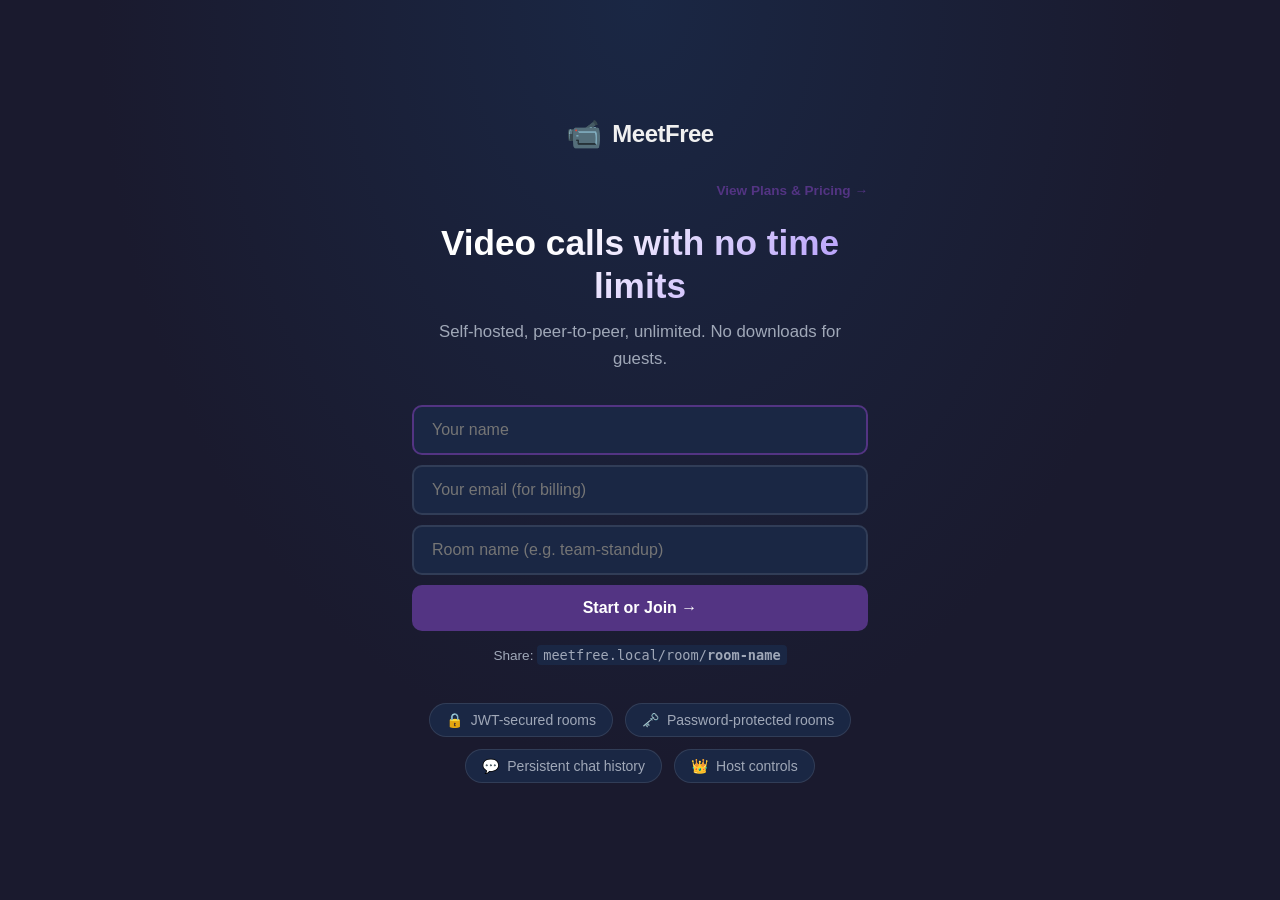
==== commit 9534831d: "feat: add persistent chat, room passwords, host controls" ====
--- a/frontend/index.html
+++ b/frontend/index.html
@@ -9,13 +9,10 @@
 <body class="landing-page">
 
   <div class="landing-container">
-
     <div class="logo">
       <span class="logo-icon">📹</span>
       <span class="logo-text">MeetFree</span>
     </div>
-
-    <!-- Pricing nav link -->
     <a href="/pricing" class="pricing-nav-link">View Plans & Pricing →</a>
 
     <h1>Video calls with no time limits</h1>
@@ -24,24 +21,36 @@
     <div id="errorBanner" class="error-banner hidden"></div>
 
     <div class="room-form">
-      <input type="text"  id="nameInput"  placeholder="Your name"              maxlength="50"  autocomplete="name"  spellcheck="false"/>
-      <input type="email" id="emailInput" placeholder="Your email (for billing)" maxlength="120" autocomplete="email" spellcheck="false"/>
-      <input type="text"  id="roomInput"  placeholder="Room name (e.g. team-standup)" maxlength="80" autocomplete="off" spellcheck="false"/>
+      <input type="text"     id="nameInput"     placeholder="Your name"                  maxlength="50"  autocomplete="name"  spellcheck="false"/>
+      <input type="email"    id="emailInput"    placeholder="Your email (for billing)"   maxlength="120" autocomplete="email"/>
+      <input type="text"     id="roomInput"     placeholder="Room name (e.g. team-standup)" maxlength="80" autocomplete="off" spellcheck="false"
+             oninput="debounceRoomCheck()"/>
+
+      <!-- Password field — shown when joining a protected room OR when creating a new room -->
+      <div id="passwordRow" class="password-row hidden">
+        <div id="passwordLabel" class="password-label">🔒 Room password</div>
+        <input type="password" id="passwordInput" placeholder="Enter room password" maxlength="100" autocomplete="off"/>
+      </div>
+
+      <!-- New-room password setup — shown when creating a fresh room -->
+      <div id="setPasswordRow" class="password-row hidden">
+        <div class="password-label">🔒 Set a room password (optional)</div>
+        <input type="password" id="setPasswordInput" placeholder="Leave blank for open room" maxlength="100" autocomplete="new-password"/>
+      </div>
+
       <button id="joinBtn" onclick="joinRoom()">
         <span id="joinBtnText">Start or Join →</span>
         <span id="joinBtnSpinner" class="spinner hidden"></span>
       </button>
     </div>
 
-    <p class="hint">
-      Share a link: <code>meetfree.local/room/<strong>team-standup</strong></code>
-    </p>
+    <p class="hint">Share: <code>meetfree.local/room/<strong>room-name</strong></code></p>
 
     <div class="features">
       <div class="feature"><span>🔒</span><span>JWT-secured rooms</span></div>
-      <div class="feature"><span>🚪</span><span>Lobby waiting room</span></div>
-      <div class="feature"><span>⏱️</span><span>Unlimited meeting time</span></div>
-      <div class="feature"><span>💳</span><span>14-day free trial</span></div>
+      <div class="feature"><span>🗝️</span><span>Password-protected rooms</span></div>
+      <div class="feature"><span>💬</span><span>Persistent chat history</span></div>
+      <div class="feature"><span>👑</span><span>Host controls</span></div>
     </div>
   </div>
 
@@ -51,29 +60,84 @@
       if (p.get('room'))  document.getElementById('roomInput').value  = p.get('room');
       if (p.get('name'))  document.getElementById('nameInput').value  = p.get('name');
       if (p.get('email')) document.getElementById('emailInput').value = p.get('email');
-      if (p.get('error') === 'session_expired') {
-        document.getElementById('errorBanner').textContent = 'Your session expired. Please sign in again.';
-        document.getElementById('errorBanner').classList.remove('hidden');
-      }
+      if (p.get('error') === 'session_expired') showError('Your session expired. Please sign in again.');
       document.getElementById('nameInput').focus();
     })();
 
-    ['nameInput','emailInput','roomInput'].forEach(id => {
+    ['nameInput','emailInput','roomInput','passwordInput','setPasswordInput'].forEach(id => {
       document.getElementById(id).addEventListener('keydown', e => {
         if (e.key === 'Enter') joinRoom();
       });
     });
 
+    let _roomCheckTimer = null;
+    let _roomNeedsPassword = false;
+    let _roomExists = false;
+
+    function debounceRoomCheck() {
+      clearTimeout(_roomCheckTimer);
+      _roomCheckTimer = setTimeout(checkRoomStatus, 500);
+    }
+
+    async function checkRoomStatus() {
+      const rawRoom = document.getElementById('roomInput').value.trim();
+      if (!rawRoom) {
+        hidePasswordRows();
+        return;
+      }
+      const room = rawRoom.toLowerCase().replace(/\s+/g, '-').replace(/[^a-z0-9-]/g, '');
+      if (!room) return;
+
+      try {
+        const res  = await fetch('/api/check-room', {
+          method:  'POST',
+          headers: { 'Content-Type': 'application/json' },
+          body:    JSON.stringify({ room }),
+        });
+        const data = await res.json();
+        _roomExists        = data.exists;
+        _roomNeedsPassword = data.hasPassword;
+
+        if (_roomExists && _roomNeedsPassword) {
+          // Joining a protected existing room — show enter-password field
+          document.getElementById('passwordRow').classList.remove('hidden');
+          document.getElementById('setPasswordRow').classList.add('hidden');
+          document.getElementById('passwordLabel').textContent = '🔒 This room requires a password';
+        } else if (!_roomExists) {
+          // Creating a new room — offer to set a password
+          document.getElementById('passwordRow').classList.add('hidden');
+          document.getElementById('setPasswordRow').classList.remove('hidden');
+        } else {
+          // Existing open room
+          hidePasswordRows();
+        }
+      } catch(e) {
+        hidePasswordRows();
+      }
+    }
+
+    function hidePasswordRows() {
+      document.getElementById('passwordRow').classList.add('hidden');
+      document.getElementById('setPasswordRow').classList.add('hidden');
+      _roomNeedsPassword = false;
+      _roomExists        = false;
+    }
+
     async function joinRoom() {
-      const name    = document.getElementById('nameInput').value.trim();
-      const email   = document.getElementById('emailInput').value.trim();
-      const rawRoom = document.getElementById('roomInput').value.trim();
+      const name     = document.getElementById('nameInput').value.trim();
+      const email    = document.getElementById('emailInput').value.trim();
+      const rawRoom  = document.getElementById('roomInput').value.trim();
+      const password    = document.getElementById('passwordInput').value.trim();
+      const setPassword = document.getElementById('setPasswordInput').value.trim();
 
-      if (!name)    { showError('Please enter your name.');      return; }
-      if (!rawRoom) { showError('Please enter a room name.');    return; }
+      if (!name)    { showError('Please enter your name.');   return; }
+      if (!rawRoom) { showError('Please enter a room name.'); return; }
 
-      const room = rawRoom.toLowerCase().replace(/\s+/g,'-').replace(/[^a-z0-9-]/g,'');
+      const room = rawRoom.toLowerCase().replace(/\s+/g, '-').replace(/[^a-z0-9-]/g, '');
       if (!room) { showError('Room name must contain letters or numbers.'); return; }
+
+      // Use the entered password for joining, or the new password for creating
+      const passwordToSend = _roomExists ? password : setPassword;
 
       setLoading(true);
 
@@ -81,27 +145,33 @@
         const res  = await fetch('/api/token', {
           method:  'POST',
           headers: { 'Content-Type': 'application/json' },
-          body:    JSON.stringify({ name, email, room }),
+          body:    JSON.stringify({ name, email, room, password: passwordToSend }),
         });
         const data = await res.json();
 
         if (res.status === 402) {
-          // Subscription expired — send to pricing page
           window.location.href = '/pricing?email=' + encodeURIComponent(email);
           return;
         }
 
-        if (!res.ok) {
-          showError(data.error || 'Could not enter room. Please try again.');
+        if (res.status === 403 && data.error.includes('password')) {
+          showError('Incorrect room password. Please try again.');
           setLoading(false);
           return;
         }
 
-        sessionStorage.setItem('meetfree_token', data.token);
-        sessionStorage.setItem('meetfree_ice',   JSON.stringify(data.iceServers));
-        sessionStorage.setItem('meetfree_name',  name);
-        sessionStorage.setItem('meetfree_email', email);
-        sessionStorage.setItem('meetfree_room',  room);
+        if (!res.ok) {
+          showError(data.error || 'Could not enter room.');
+          setLoading(false);
+          return;
+        }
+
+        sessionStorage.setItem('meetfree_token',    data.token);
+        sessionStorage.setItem('meetfree_ice',      JSON.stringify(data.iceServers));
+        sessionStorage.setItem('meetfree_name',     name);
+        sessionStorage.setItem('meetfree_email',    email);
+        sessionStorage.setItem('meetfree_room',     room);
+        sessionStorage.setItem('meetfree_password', passwordToSend);
 
         window.location.href = '/room/' + room;
 
--- a/frontend/style.css
+++ b/frontend/style.css
@@ -588,4 +588,54 @@
 .faq { max-width: 560px; margin: 0 auto; display: flex; flex-direction: column; gap: 1rem; }
 .faq-item { background: var(--surface2); border-radius: 8px; padding: 1rem 1.25rem; }
 .faq-item strong { display: block; margin-bottom: 0.4rem; font-size: 0.92rem; }
-.faq-item p { color: var(--text-muted); font-size: 0.85rem; line-height: 1.5; margin: 0; }+.faq-item p { color: var(--text-muted); font-size: 0.85rem; line-height: 1.5; margin: 0; }
+
+/* ── Feature-dev additions ─────────────────────────────────────────────── */
+
+/* Room password fields on landing page */
+.password-row { display: flex; flex-direction: column; gap: 6px; width: 100%; }
+.password-label { font-size: 0.8rem; color: var(--text-muted); padding-left: 2px; }
+.password-row input {
+  width: 100%; padding: 12px 16px; border-radius: 10px;
+  border: 2px solid var(--accent2); background: var(--surface2);
+  color: var(--text); font-size: 0.95rem; outline: none;
+  transition: border-color 0.2s;
+}
+.password-row input:focus { border-color: #8b5cf6; }
+
+/* Chat history */
+.history-banner {
+  padding: 6px 12px; background: var(--surface2);
+  border-bottom: 1px solid var(--border);
+  font-size: 0.75rem; color: var(--text-muted); text-align: center;
+}
+.history-msg { opacity: 0.75; }
+.history-msg .chat-text { font-style: italic; }
+.chat-history-divider {
+  text-align: center; font-size: 0.7rem; color: var(--text-muted);
+  padding: 6px 0; letter-spacing: 1px;
+}
+
+/* Host controls on video tiles */
+.tile-host-controls {
+  position: absolute; bottom: 10px; left: 0; right: 0;
+  display: flex; justify-content: center; gap: 6px;
+  opacity: 0; transition: opacity 0.2s; pointer-events: none;
+}
+.video-tile:hover .tile-host-controls { opacity: 1; pointer-events: all; }
+
+.tile-host-btn {
+  padding: 4px 10px; border-radius: 6px; border: none;
+  font-size: 0.72rem; font-weight: 700; cursor: pointer; transition: opacity 0.15s;
+}
+.mute-host-btn { background: rgba(83,52,131,0.85); color: #fff; }
+.mute-host-btn:hover { opacity: 0.85; }
+.kick-host-btn { background: rgba(233,69,96,0.85); color: #fff; }
+.kick-host-btn:hover { opacity: 0.85; }
+
+/* Host-muted mic button state */
+.ctrl-btn.host-muted {
+  background: rgba(233,69,96,0.35);
+  border-color: var(--accent);
+  cursor: not-allowed;
+}
